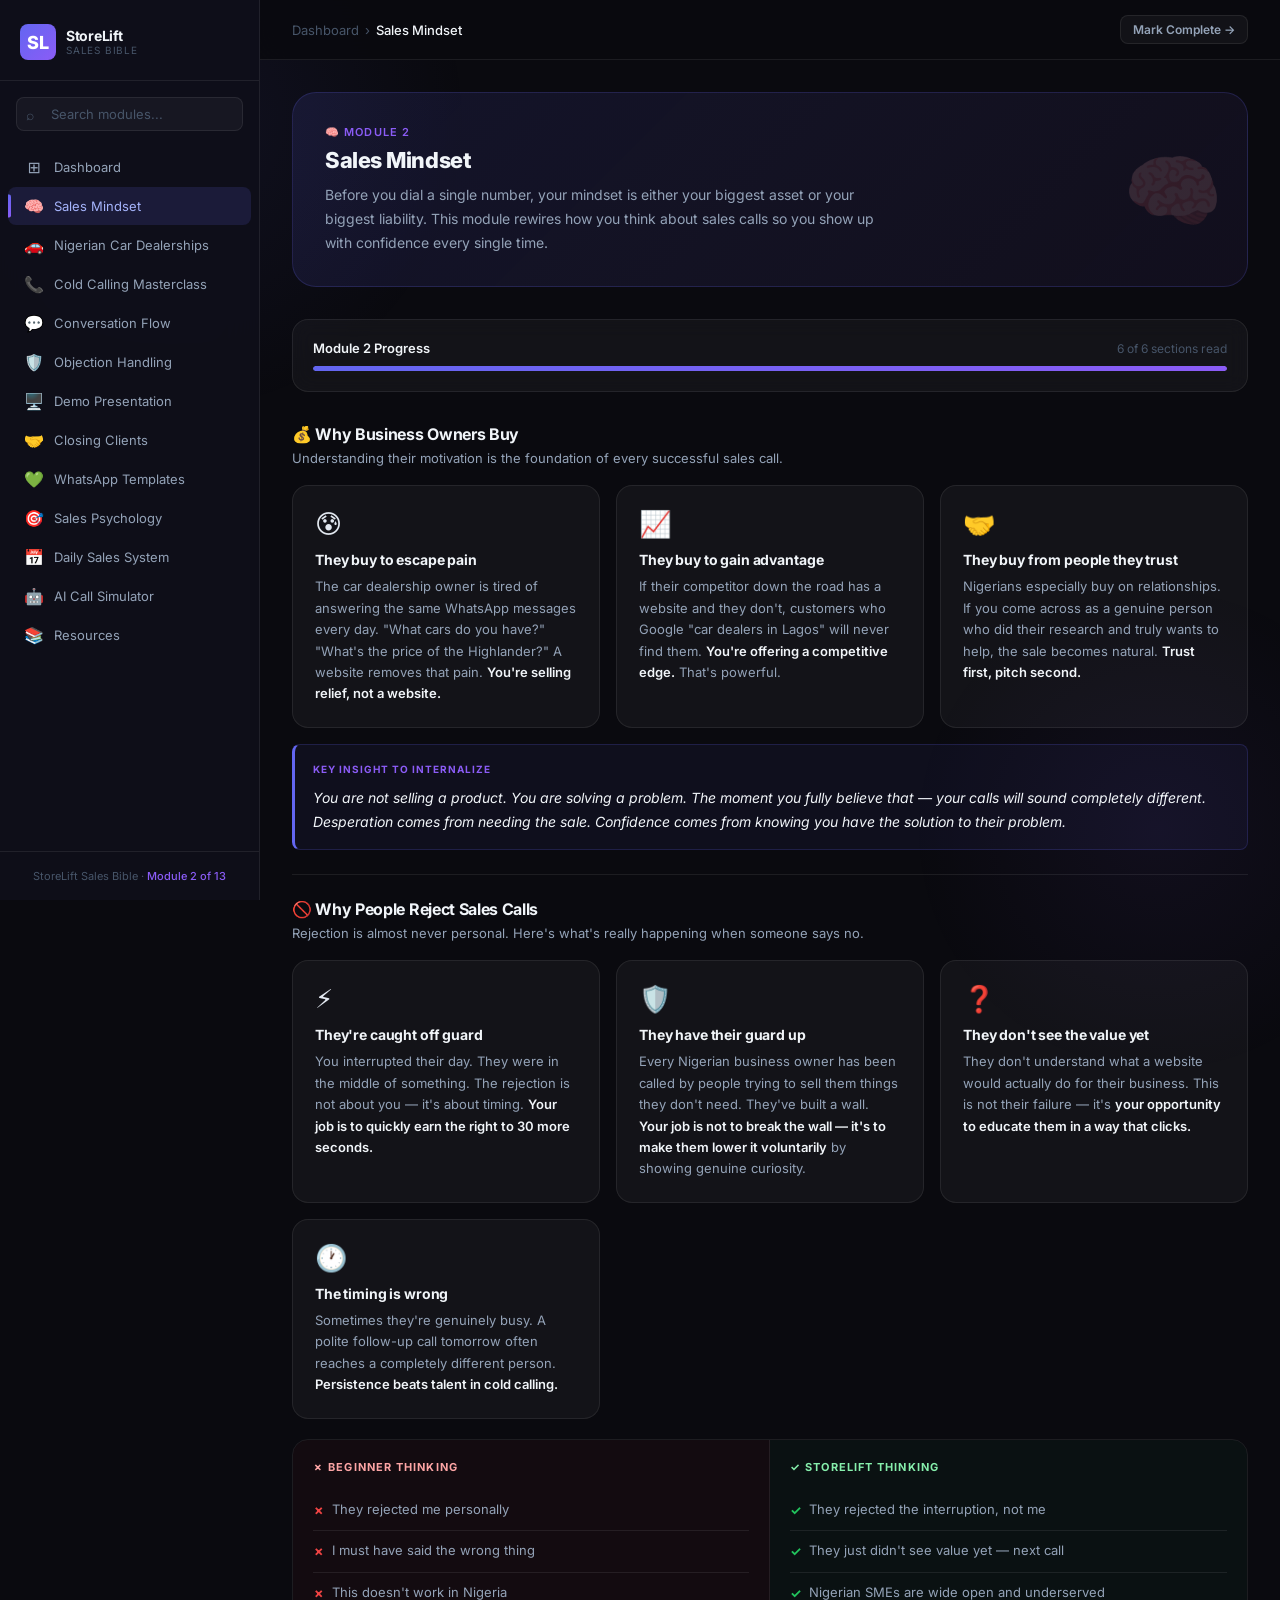
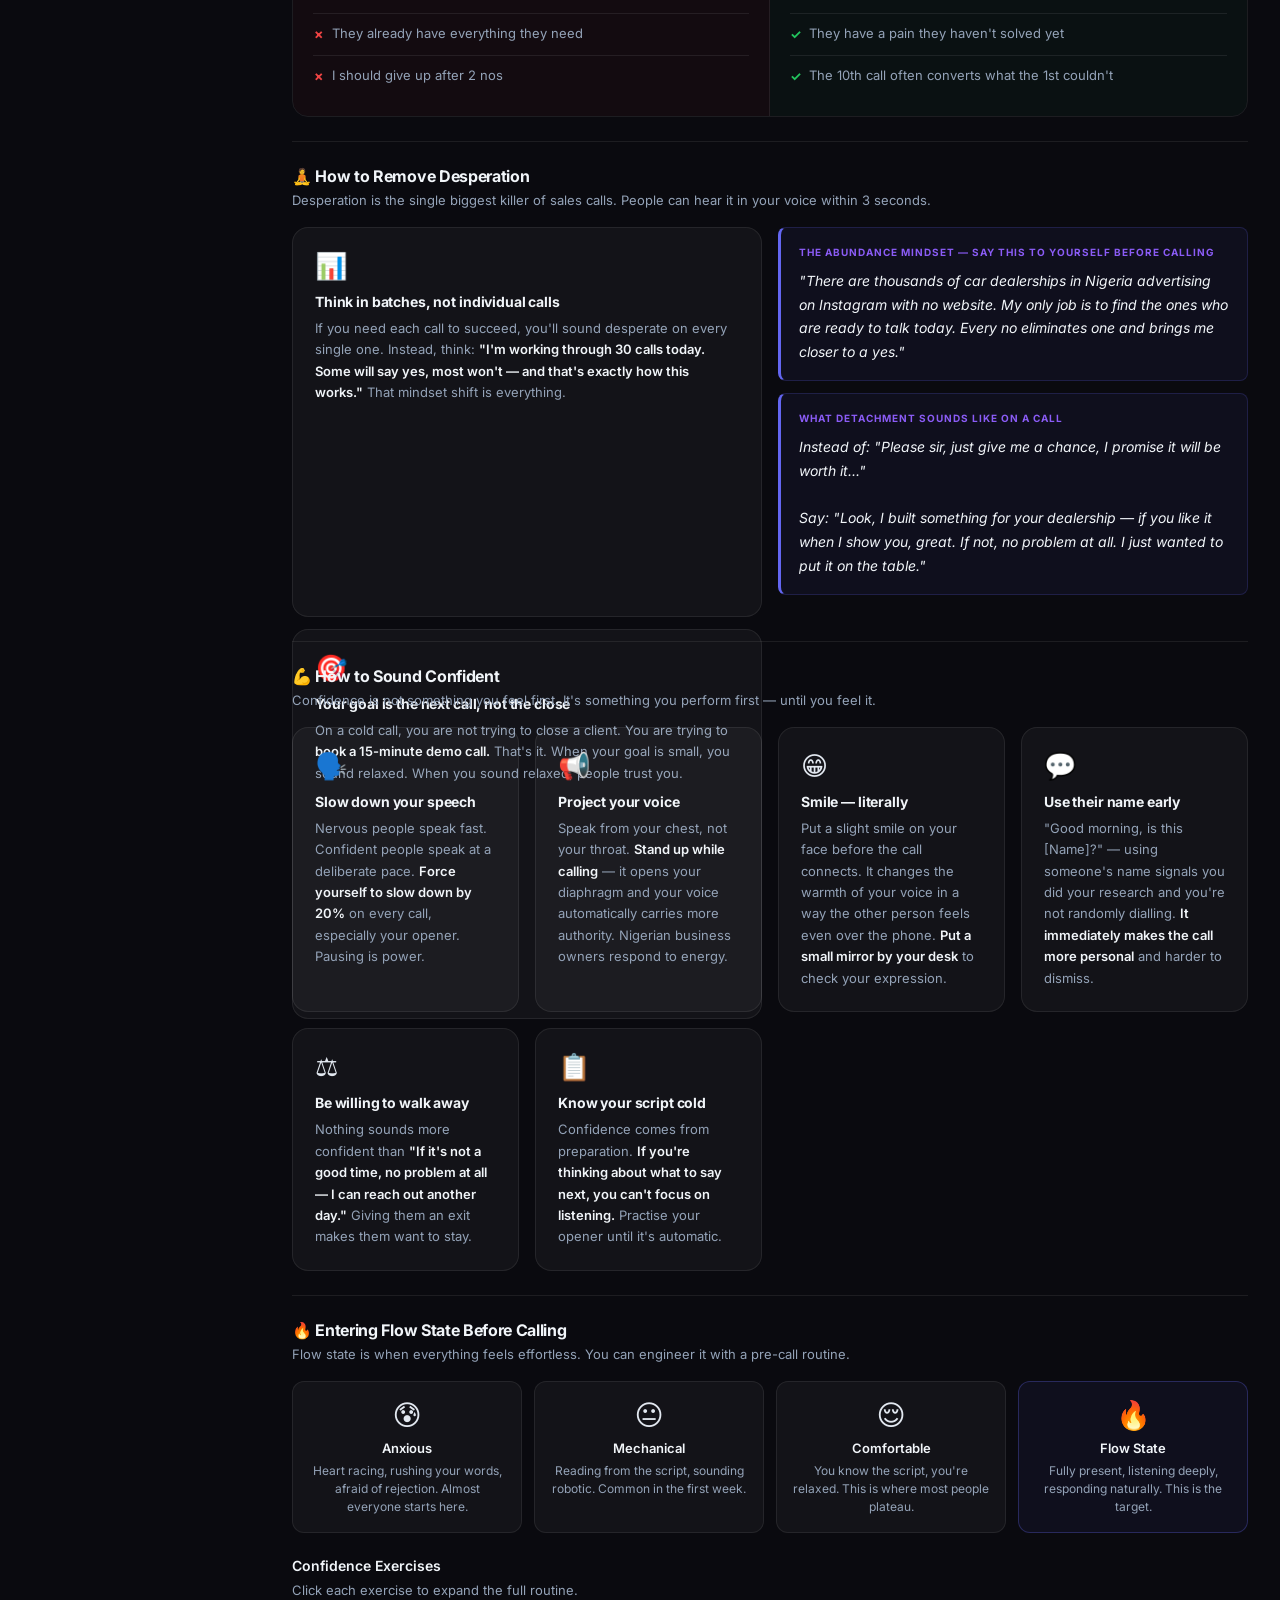
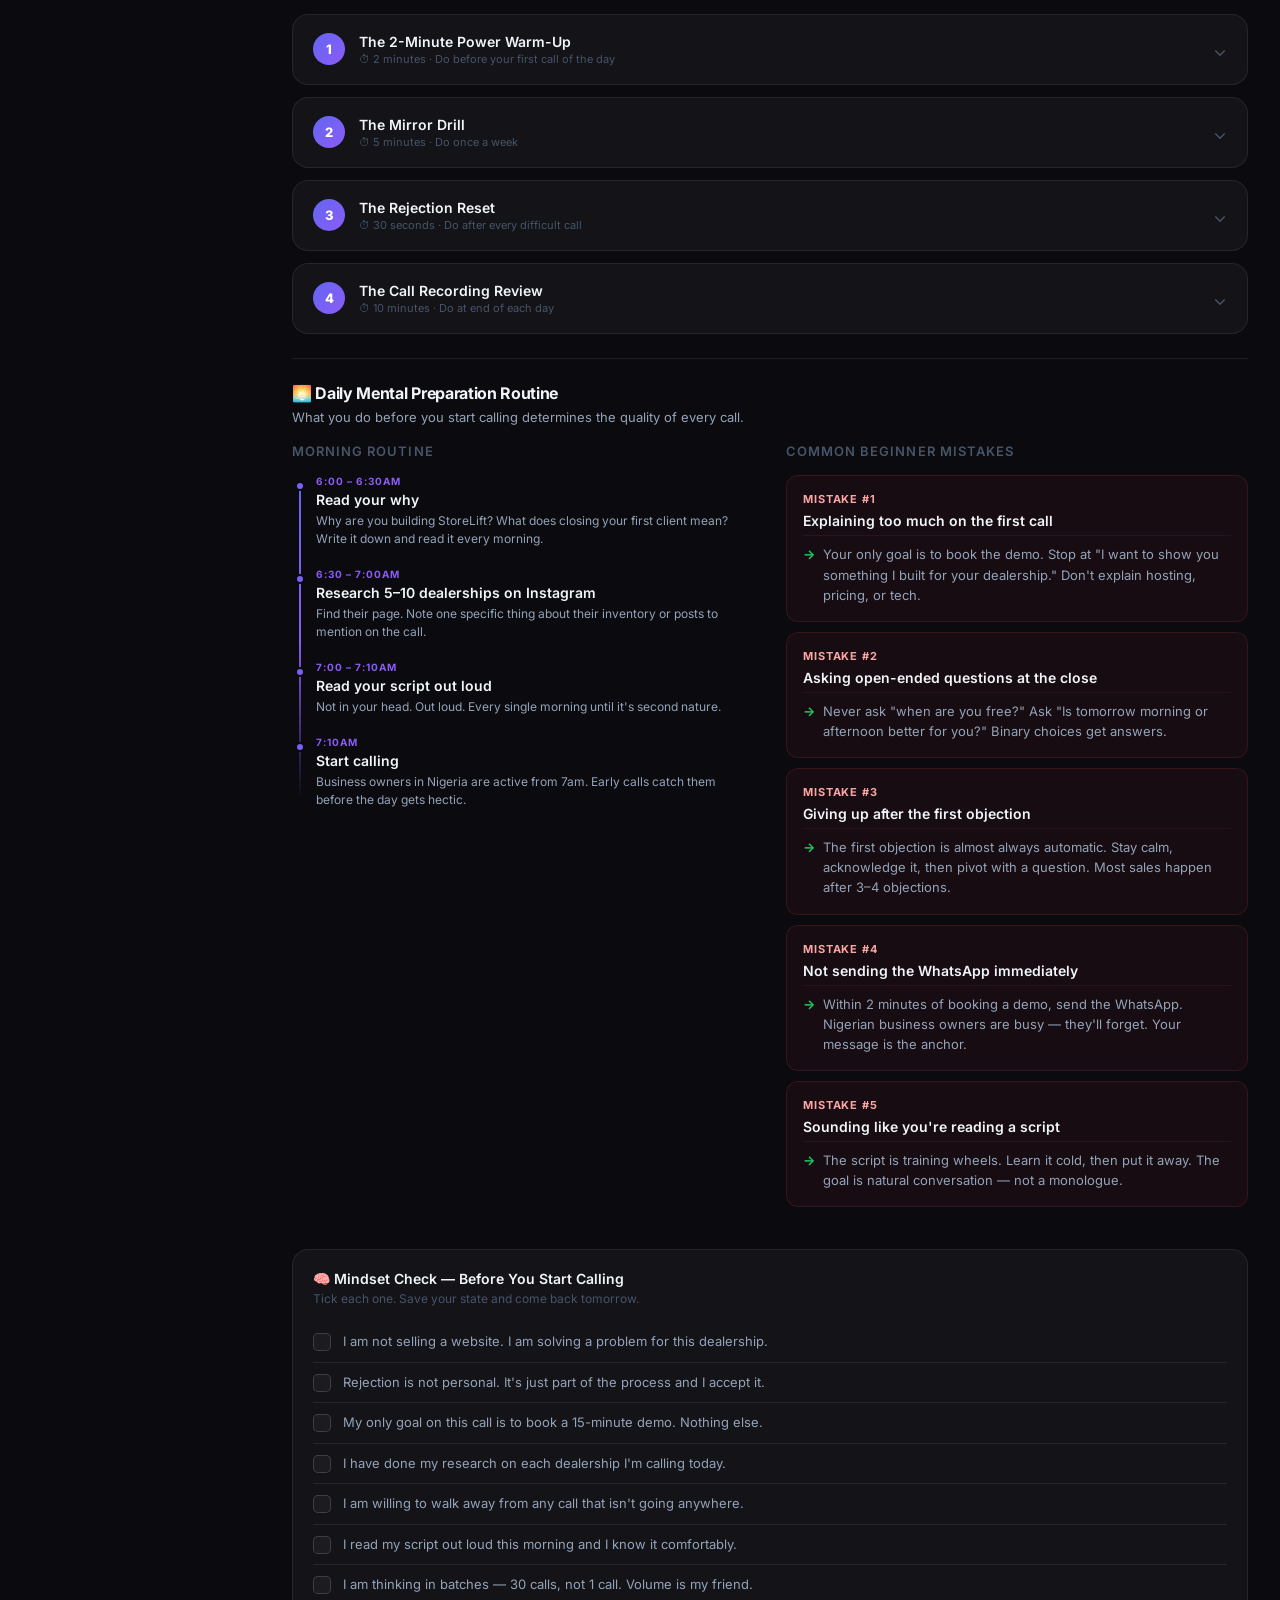
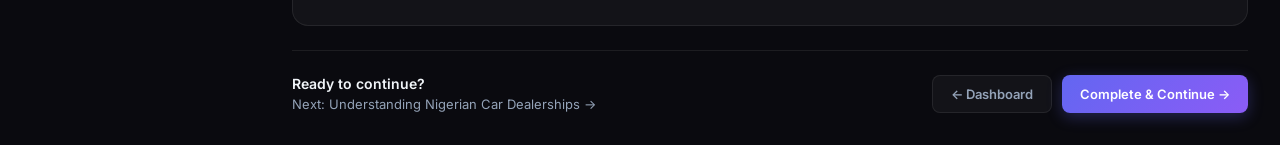
==== mindset.html @ bfc1de43 "Add files via upload" ====
<!DOCTYPE html>
<html lang="en">
<head>
  <meta charset="UTF-8" />
  <meta name="viewport" content="width=device-width, initial-scale=1.0" />
  <title>Sales Mindset · StoreLift Sales Bible</title>
  <link rel="stylesheet" href="css/global.css" />
  <style>
    /* ── Module 2 specific ── */
    .mindset-hero {
      background: linear-gradient(135deg, rgba(99,102,241,0.12), rgba(139,92,246,0.06));
      border: 1px solid rgba(99,102,241,0.2);
      border-radius: var(--radius-xl);
      padding: 32px;
      margin-bottom: 32px;
      position: relative;
      overflow: hidden;
    }
    .mindset-hero::after {
      content: '🧠';
      position: absolute;
      right: 24px;
      top: 50%;
      transform: translateY(-50%);
      font-size: 80px;
      opacity: 0.15;
    }
    .mindset-hero h2 {
      font-size: 22px;
      font-weight: 800;
      color: var(--text-primary);
      margin-bottom: 10px;
      letter-spacing: -0.02em;
    }
    .mindset-hero p {
      font-size: 14px;
      color: var(--text-secondary);
      line-height: 1.7;
      max-width: 560px;
    }

    /* Insight cards */
    .insight-card {
      background: var(--bg-card);
      border: 1px solid var(--border);
      border-radius: var(--radius-lg);
      padding: 22px;
      transition: all var(--transition);
      height: 100%;
    }
    .insight-card:hover {
      background: var(--bg-card-hover);
      border-color: var(--border-strong);
      transform: translateY(-2px);
    }
    .insight-icon {
      font-size: 26px;
      margin-bottom: 12px;
      display: block;
    }
    .insight-title {
      font-size: 14px;
      font-weight: 700;
      color: var(--text-primary);
      margin-bottom: 8px;
      letter-spacing: -0.01em;
    }
    .insight-body {
      font-size: 13px;
      color: var(--text-secondary);
      line-height: 1.65;
    }
    .insight-body strong {
      color: var(--text-primary);
      font-weight: 600;
    }

    /* Truth vs myth */
    .truth-grid {
      display: grid;
      grid-template-columns: 1fr 1fr;
      gap: 0;
      border: 1px solid var(--border);
      border-radius: var(--radius-lg);
      overflow: hidden;
    }
    .truth-col { padding: 20px; }
    .truth-col.myth { background: rgba(239,68,68,0.04); border-right: 1px solid var(--border); }
    .truth-col.truth { background: rgba(34,197,94,0.04); }
    .truth-col-header {
      font-size: 11px;
      font-weight: 700;
      text-transform: uppercase;
      letter-spacing: 0.1em;
      margin-bottom: 16px;
      display: flex;
      align-items: center;
      gap: 6px;
    }
    .myth .truth-col-header { color: #fca5a5; }
    .truth .truth-col-header { color: #86efac; }
    .truth-item {
      font-size: 13px;
      color: var(--text-secondary);
      line-height: 1.5;
      padding: 10px 0;
      border-bottom: 1px solid var(--border);
      display: flex;
      gap: 8px;
      align-items: flex-start;
    }
    .truth-item:last-child { border-bottom: none; }
    .myth .truth-item::before { content: '✗'; color: #ef4444; font-weight: 700; flex-shrink: 0; margin-top: 1px; }
    .truth .truth-item::before { content: '✓'; color: #22c55e; font-weight: 700; flex-shrink: 0; margin-top: 1px; }

    /* Exercise cards */
    .exercise-card {
      background: var(--bg-card);
      border: 1px solid var(--border);
      border-radius: var(--radius-lg);
      overflow: hidden;
      margin-bottom: 12px;
    }
    .exercise-header {
      display: flex;
      align-items: center;
      gap: 14px;
      padding: 18px 20px;
      cursor: pointer;
      transition: background var(--transition);
    }
    .exercise-header:hover { background: var(--bg-card-hover); }
    .exercise-num {
      width: 32px;
      height: 32px;
      background: var(--brand-grad);
      border-radius: 50%;
      display: flex;
      align-items: center;
      justify-content: center;
      font-size: 13px;
      font-weight: 800;
      color: white;
      flex-shrink: 0;
    }
    .exercise-meta { flex: 1; }
    .exercise-name {
      font-size: 14px;
      font-weight: 600;
      color: var(--text-primary);
      margin-bottom: 2px;
    }
    .exercise-duration {
      font-size: 11px;
      color: var(--text-muted);
    }
    .exercise-toggle {
      font-size: 18px;
      color: var(--text-muted);
      transition: transform var(--transition);
    }
    .exercise-card.open .exercise-toggle { transform: rotate(180deg); }
    .exercise-body {
      max-height: 0;
      overflow: hidden;
      transition: max-height 0.35s ease;
    }
    .exercise-card.open .exercise-body { max-height: 600px; }
    .exercise-body-inner {
      padding: 4px 20px 20px;
      border-top: 1px solid var(--border);
    }
    .exercise-step {
      display: flex;
      gap: 12px;
      padding: 10px 0;
      border-bottom: 1px solid rgba(255,255,255,0.04);
      font-size: 13px;
      color: var(--text-secondary);
      line-height: 1.55;
    }
    .exercise-step:last-child { border-bottom: none; }
    .step-num {
      width: 20px;
      height: 20px;
      border: 1px solid var(--border-strong);
      border-radius: 50%;
      display: flex;
      align-items: center;
      justify-content: center;
      font-size: 10px;
      font-weight: 700;
      color: var(--text-muted);
      flex-shrink: 0;
      margin-top: 1px;
    }

    /* Routine timeline */
    .routine-timeline { position: relative; padding-left: 24px; }
    .routine-timeline::before {
      content: '';
      position: absolute;
      left: 7px;
      top: 8px;
      bottom: 8px;
      width: 2px;
      background: linear-gradient(to bottom, var(--brand-from), var(--brand-to), transparent);
      border-radius: 1px;
    }
    .routine-item {
      position: relative;
      margin-bottom: 20px;
    }
    .routine-item::before {
      content: '';
      position: absolute;
      left: -21px;
      top: 6px;
      width: 10px;
      height: 10px;
      border-radius: 50%;
      background: var(--brand-grad);
      border: 2px solid var(--bg-base);
    }
    .routine-time {
      font-size: 10px;
      font-weight: 700;
      text-transform: uppercase;
      letter-spacing: 0.1em;
      color: var(--purple);
      margin-bottom: 4px;
    }
    .routine-action {
      font-size: 14px;
      font-weight: 600;
      color: var(--text-primary);
      margin-bottom: 4px;
    }
    .routine-why {
      font-size: 12px;
      color: var(--text-secondary);
      line-height: 1.5;
    }

    /* Mistake cards */
    .mistake-card {
      background: rgba(239,68,68,0.05);
      border: 1px solid rgba(239,68,68,0.15);
      border-radius: var(--radius-md);
      padding: 16px;
      margin-bottom: 10px;
    }
    .mistake-label {
      font-size: 11px;
      font-weight: 700;
      text-transform: uppercase;
      letter-spacing: 0.08em;
      color: #fca5a5;
      margin-bottom: 6px;
    }
    .mistake-title {
      font-size: 14px;
      font-weight: 600;
      color: var(--text-primary);
      margin-bottom: 6px;
    }
    .mistake-fix {
      font-size: 13px;
      color: var(--text-secondary);
      line-height: 1.55;
      padding-top: 8px;
      border-top: 1px solid rgba(239,68,68,0.1);
      display: flex;
      gap: 8px;
    }
    .mistake-fix::before { content: '→'; color: var(--green); font-weight: 700; flex-shrink: 0; }

    /* Flow state */
    .flow-states {
      display: grid;
      grid-template-columns: repeat(auto-fit, minmax(200px, 1fr));
      gap: 12px;
    }
    .flow-state-card {
      background: var(--bg-card);
      border: 1px solid var(--border);
      border-radius: var(--radius-md);
      padding: 16px;
      text-align: center;
    }
    .flow-state-emoji { font-size: 28px; margin-bottom: 8px; display: block; }
    .flow-state-name {
      font-size: 13px;
      font-weight: 600;
      color: var(--text-primary);
      margin-bottom: 6px;
    }
    .flow-state-desc {
      font-size: 12px;
      color: var(--text-secondary);
      line-height: 1.5;
    }

    @media (max-width: 640px) {
      .truth-grid { grid-template-columns: 1fr; }
      .truth-col.myth { border-right: none; border-bottom: 1px solid var(--border); }
    }
  </style>
</head>
<body>

<div class="sidebar-overlay"></div>

<div class="app-layout">

  <!-- ── SIDEBAR ── -->
  <aside class="sidebar">
    <div class="sidebar-logo">
      <div class="logo-mark">
        <div class="logo-icon">SL</div>
        <div class="logo-text">
          <div class="logo-name">StoreLift</div>
          <div class="logo-sub">Sales Bible</div>
        </div>
      </div>
    </div>
    <div class="sidebar-search">
      <div class="search-wrap">
        <span class="search-icon">⌕</span>
        <input type="text" id="sidebar-search" placeholder="Search modules..." />
      </div>
    </div>
    <nav class="sidebar-nav" id="sidebar-nav"></nav>
    <div class="sidebar-footer">
      <div class="sidebar-footer-info">StoreLift Sales Bible · <span>Module 2 of 13</span></div>
    </div>
  </aside>

  <!-- ── MAIN ── -->
  <main class="main-content">
    <header class="topbar">
      <div class="topbar-left">
        <button class="hamburger"><span></span><span></span><span></span></button>
        <div class="topbar-breadcrumb">
          <a href="index.html" style="color:var(--text-muted);text-decoration:none;">Dashboard</a>
          <span>›</span>
          <span class="current">Sales Mindset</span>
        </div>
      </div>
      <div class="topbar-right">
        <button class="btn btn-ghost btn-sm" onclick="markModuleComplete('mindset');showToast('Module 2 marked complete ✓');setTimeout(()=>location.href='dealerships.html',1200);">
          Mark Complete →
        </button>
      </div>
    </header>

    <div class="page-content">

      <!-- Hero -->
      <div class="mindset-hero animate-in">
        <div class="page-eyebrow">🧠 Module 2</div>
        <h2>Sales Mindset</h2>
        <p>Before you dial a single number, your mindset is either your biggest asset or your biggest liability. This module rewires how you think about sales calls so you show up with confidence every single time.</p>
      </div>

      <!-- Progress tracker for this module -->
      <div class="glass-card animate-in-delay-1" style="padding:20px;margin-bottom:32px;">
        <div style="display:flex;align-items:center;justify-content:space-between;margin-bottom:10px;">
          <div style="font-size:13px;font-weight:600;color:var(--text-primary);">Module 2 Progress</div>
          <div style="font-size:12px;color:var(--text-muted);" id="section-count">0 of 6 sections read</div>
        </div>
        <div class="progress-track">
          <div class="progress-fill" id="module-progress-fill" style="width:0%"></div>
        </div>
      </div>

      <!-- ─── SECTION 1: WHY BUYERS BUY ─── -->
      <div class="section animate-in-delay-1" id="sec-why-buy" data-section="1">
        <div class="section-title">💰 Why Business Owners Buy</div>
        <div class="section-desc">Understanding their motivation is the foundation of every successful sales call.</div>

        <div class="grid-3" style="margin-bottom:16px;">
          <div class="insight-card">
            <span class="insight-icon">😰</span>
            <div class="insight-title">They buy to escape pain</div>
            <div class="insight-body">The car dealership owner is tired of answering the same WhatsApp messages every day. "What cars do you have?" "What's the price of the Highlander?" A website removes that pain. <strong>You're selling relief, not a website.</strong></div>
          </div>
          <div class="insight-card">
            <span class="insight-icon">📈</span>
            <div class="insight-title">They buy to gain advantage</div>
            <div class="insight-body">If their competitor down the road has a website and they don't, customers who Google "car dealers in Lagos" will never find them. <strong>You're offering a competitive edge.</strong> That's powerful.</div>
          </div>
          <div class="insight-card">
            <span class="insight-icon">🤝</span>
            <div class="insight-title">They buy from people they trust</div>
            <div class="insight-body">Nigerians especially buy on relationships. If you come across as a genuine person who did their research and truly wants to help, the sale becomes natural. <strong>Trust first, pitch second.</strong></div>
          </div>
        </div>

        <div class="script-block">
          <span class="script-label">Key insight to internalize</span>
          You are not selling a product. You are solving a problem. The moment you fully believe that — your calls will sound completely different. Desperation comes from needing the sale. Confidence comes from knowing you have the solution to their problem.
        </div>
      </div>

      <div class="divider"></div>

      <!-- ─── SECTION 2: WHY PEOPLE REJECT ─── -->
      <div class="section animate-in" id="sec-rejection" data-section="2">
        <div class="section-title">🚫 Why People Reject Sales Calls</div>
        <div class="section-desc">Rejection is almost never personal. Here's what's really happening when someone says no.</div>

        <div class="grid-2" style="margin-bottom:20px;">
          <div class="insight-card">
            <span class="insight-icon">⚡</span>
            <div class="insight-title">They're caught off guard</div>
            <div class="insight-body">You interrupted their day. They were in the middle of something. The rejection is not about you — it's about timing. <strong>Your job is to quickly earn the right to 30 more seconds.</strong></div>
          </div>
          <div class="insight-card">
            <span class="insight-icon">🛡️</span>
            <div class="insight-title">They have their guard up</div>
            <div class="insight-body">Every Nigerian business owner has been called by people trying to sell them things they don't need. They've built a wall. <strong>Your job is not to break the wall — it's to make them lower it voluntarily</strong> by showing genuine curiosity.</div>
          </div>
          <div class="insight-card">
            <span class="insight-icon">❓</span>
            <div class="insight-title">They don't see the value yet</div>
            <div class="insight-body">They don't understand what a website would actually do for their business. This is not their failure — it's <strong>your opportunity to educate them in a way that clicks.</strong></div>
          </div>
          <div class="insight-card">
            <span class="insight-icon">🕐</span>
            <div class="insight-title">The timing is wrong</div>
            <div class="insight-body">Sometimes they're genuinely busy. A polite follow-up call tomorrow often reaches a completely different person. <strong>Persistence beats talent in cold calling.</strong></div>
          </div>
        </div>

        <div class="truth-grid">
          <div class="truth-col myth">
            <div class="truth-col-header">✗ Beginner thinking</div>
            <div class="truth-item">They rejected me personally</div>
            <div class="truth-item">I must have said the wrong thing</div>
            <div class="truth-item">This doesn't work in Nigeria</div>
            <div class="truth-item">They already have everything they need</div>
            <div class="truth-item">I should give up after 2 nos</div>
          </div>
          <div class="truth-col truth">
            <div class="truth-col-header">✓ StoreLift thinking</div>
            <div class="truth-item">They rejected the interruption, not me</div>
            <div class="truth-item">They just didn't see value yet — next call</div>
            <div class="truth-item">Nigerian SMEs are wide open and underserved</div>
            <div class="truth-item">They have a pain they haven't solved yet</div>
            <div class="truth-item">The 10th call often converts what the 1st couldn't</div>
          </div>
        </div>
      </div>

      <div class="divider"></div>

      <!-- ─── SECTION 3: REMOVE DESPERATION ─── -->
      <div class="section animate-in" id="sec-desperation" data-section="3">
        <div class="section-title">🧘 How to Remove Desperation</div>
        <div class="section-desc">Desperation is the single biggest killer of sales calls. People can hear it in your voice within 3 seconds.</div>

        <div class="grid-2" style="margin-bottom:20px;">
          <div>
            <div class="insight-card" style="margin-bottom:12px;">
              <span class="insight-icon">📊</span>
              <div class="insight-title">Think in batches, not individual calls</div>
              <div class="insight-body">If you need each call to succeed, you'll sound desperate on every single one. Instead, think: <strong>"I'm working through 30 calls today. Some will say yes, most won't — and that's exactly how this works."</strong> That mindset shift is everything.</div>
            </div>
            <div class="insight-card">
              <span class="insight-icon">🎯</span>
              <div class="insight-title">Your goal is the next call, not the close</div>
              <div class="insight-body">On a cold call, you are not trying to close a client. You are trying to <strong>book a 15-minute demo call.</strong> That's it. When your goal is small, you sound relaxed. When you sound relaxed, people trust you.</div>
            </div>
          </div>
          <div>
            <div class="script-block" style="margin-bottom:12px;">
              <span class="script-label">The abundance mindset — say this to yourself before calling</span>
              "There are thousands of car dealerships in Nigeria advertising on Instagram with no website. My only job is to find the ones who are ready to talk today. Every no eliminates one and brings me closer to a yes."
            </div>
            <div class="script-block">
              <span class="script-label">What detachment sounds like on a call</span>
              Instead of: "Please sir, just give me a chance, I promise it will be worth it..."<br/><br/>
              Say: "Look, I built something for your dealership — if you like it when I show you, great. If not, no problem at all. I just wanted to put it on the table."
            </div>
          </div>
        </div>
      </div>

      <div class="divider"></div>

      <!-- ─── SECTION 4: CONFIDENCE ─── -->
      <div class="section animate-in" id="sec-confidence" data-section="4">
        <div class="section-title">💪 How to Sound Confident</div>
        <div class="section-desc">Confidence is not something you feel first. It's something you perform first — until you feel it.</div>

        <div class="grid-3" style="margin-bottom:20px;">
          <div class="insight-card">
            <span class="insight-icon">🗣️</span>
            <div class="insight-title">Slow down your speech</div>
            <div class="insight-body">Nervous people speak fast. Confident people speak at a deliberate pace. <strong>Force yourself to slow down by 20%</strong> on every call, especially your opener. Pausing is power.</div>
          </div>
          <div class="insight-card">
            <span class="insight-icon">📢</span>
            <div class="insight-title">Project your voice</div>
            <div class="insight-body">Speak from your chest, not your throat. <strong>Stand up while calling</strong> — it opens your diaphragm and your voice automatically carries more authority. Nigerian business owners respond to energy.</div>
          </div>
          <div class="insight-card">
            <span class="insight-icon">😁</span>
            <div class="insight-title">Smile — literally</div>
            <div class="insight-body">Put a slight smile on your face before the call connects. It changes the warmth of your voice in a way the other person feels even over the phone. <strong>Put a small mirror by your desk</strong> to check your expression.</div>
          </div>
          <div class="insight-card">
            <span class="insight-icon">💬</span>
            <div class="insight-title">Use their name early</div>
            <div class="insight-body">"Good morning, is this [Name]?" — using someone's name signals you did your research and you're not randomly dialling. <strong>It immediately makes the call more personal</strong> and harder to dismiss.</div>
          </div>
          <div class="insight-card">
            <span class="insight-icon">⚖️</span>
            <div class="insight-title">Be willing to walk away</div>
            <div class="insight-body">Nothing sounds more confident than <strong>"If it's not a good time, no problem at all — I can reach out another day."</strong> Giving them an exit makes them want to stay.</div>
          </div>
          <div class="insight-card">
            <span class="insight-icon">📋</span>
            <div class="insight-title">Know your script cold</div>
            <div class="insight-body">Confidence comes from preparation. <strong>If you're thinking about what to say next, you can't focus on listening.</strong> Practise your opener until it's automatic.</div>
          </div>
        </div>
      </div>

      <div class="divider"></div>

      <!-- ─── SECTION 5: FLOW STATE + EXERCISES ─── -->
      <div class="section animate-in" id="sec-flow" data-section="5">
        <div class="section-title">🔥 Entering Flow State Before Calling</div>
        <div class="section-desc">Flow state is when everything feels effortless. You can engineer it with a pre-call routine.</div>

        <div class="flow-states" style="margin-bottom:24px;">
          <div class="flow-state-card">
            <span class="flow-state-emoji">😰</span>
            <div class="flow-state-name">Anxious</div>
            <div class="flow-state-desc">Heart racing, rushing your words, afraid of rejection. Almost everyone starts here.</div>
          </div>
          <div class="flow-state-card">
            <span class="flow-state-emoji">😐</span>
            <div class="flow-state-name">Mechanical</div>
            <div class="flow-state-desc">Reading from the script, sounding robotic. Common in the first week.</div>
          </div>
          <div class="flow-state-card">
            <span class="flow-state-emoji">😌</span>
            <div class="flow-state-name">Comfortable</div>
            <div class="flow-state-desc">You know the script, you're relaxed. This is where most people plateau.</div>
          </div>
          <div class="flow-state-card" style="border-color:rgba(99,102,241,0.3);background:rgba(99,102,241,0.06);">
            <span class="flow-state-emoji">🔥</span>
            <div class="flow-state-name">Flow State</div>
            <div class="flow-state-desc">Fully present, listening deeply, responding naturally. This is the target.</div>
          </div>
        </div>

        <div style="margin-bottom:8px;font-size:14px;font-weight:600;color:var(--text-primary);">Confidence Exercises</div>
        <div style="margin-bottom:16px;font-size:13px;color:var(--text-secondary);">Click each exercise to expand the full routine.</div>

        <div class="exercise-card" id="ex1">
          <div class="exercise-header" onclick="toggleExercise('ex1')">
            <div class="exercise-num">1</div>
            <div class="exercise-meta">
              <div class="exercise-name">The 2-Minute Power Warm-Up</div>
              <div class="exercise-duration">⏱ 2 minutes · Do before your first call of the day</div>
            </div>
            <span class="exercise-toggle">⌄</span>
          </div>
          <div class="exercise-body">
            <div class="exercise-body-inner">
              <div class="exercise-step"><span class="step-num">1</span>Stand up straight. Shoulders back. Chin up.</div>
              <div class="exercise-step"><span class="step-num">2</span>Take 3 slow, deep breaths — in for 4 counts, hold for 4, out for 6.</div>
              <div class="exercise-step"><span class="step-num">3</span>Say your opener out loud — not in your head. Hear your own voice say the words confidently.</div>
              <div class="exercise-step"><span class="step-num">4</span>Smile. Put that smile on before the call connects and keep it there.</div>
              <div class="exercise-step"><span class="step-num">5</span>Dial.</div>
            </div>
          </div>
        </div>

        <div class="exercise-card" id="ex2">
          <div class="exercise-header" onclick="toggleExercise('ex2')">
            <div class="exercise-num">2</div>
            <div class="exercise-meta">
              <div class="exercise-name">The Mirror Drill</div>
              <div class="exercise-duration">⏱ 5 minutes · Do once a week</div>
            </div>
            <span class="exercise-toggle">⌄</span>
          </div>
          <div class="exercise-body">
            <div class="exercise-body-inner">
              <div class="exercise-step"><span class="step-num">1</span>Stand in front of a mirror.</div>
              <div class="exercise-step"><span class="step-num">2</span>Deliver your full cold call script — opener, offer, close — out loud.</div>
              <div class="exercise-step"><span class="step-num">3</span>Watch your facial expressions. Are you frowning? Tensing up?</div>
              <div class="exercise-step"><span class="step-num">4</span>Practise maintaining a relaxed, confident expression even when you say the hard parts.</div>
              <div class="exercise-step"><span class="step-num">5</span>Do this until the script feels as natural as a normal conversation.</div>
            </div>
          </div>
        </div>

        <div class="exercise-card" id="ex3">
          <div class="exercise-header" onclick="toggleExercise('ex3')">
            <div class="exercise-num">3</div>
            <div class="exercise-meta">
              <div class="exercise-name">The Rejection Reset</div>
              <div class="exercise-duration">⏱ 30 seconds · Do after every difficult call</div>
            </div>
            <span class="exercise-toggle">⌄</span>
          </div>
          <div class="exercise-body">
            <div class="exercise-body-inner">
              <div class="exercise-step"><span class="step-num">1</span>After a rude rejection or a tough call, pause. Don't immediately dial again.</div>
              <div class="exercise-step"><span class="step-num">2</span>Say out loud: "That was one call. It doesn't define the next one."</div>
              <div class="exercise-step"><span class="step-num">3</span>Take one deep breath.</div>
              <div class="exercise-step"><span class="step-num">4</span>Make a note of what happened — not to dwell on it, but to learn from it.</div>
              <div class="exercise-step"><span class="step-num">5</span>Dial the next number with a clean slate.</div>
            </div>
          </div>
        </div>

        <div class="exercise-card" id="ex4">
          <div class="exercise-header" onclick="toggleExercise('ex4')">
            <div class="exercise-num">4</div>
            <div class="exercise-meta">
              <div class="exercise-name">The Call Recording Review</div>
              <div class="exercise-duration">⏱ 10 minutes · Do at end of each day</div>
            </div>
            <span class="exercise-toggle">⌄</span>
          </div>
          <div class="exercise-body">
            <div class="exercise-body-inner">
              <div class="exercise-step"><span class="step-num">1</span>Record your calls using your phone's built-in recorder or a call recorder app.</div>
              <div class="exercise-step"><span class="step-num">2</span>Pick 3 calls from today — one good, one average, one where you felt you lost them.</div>
              <div class="exercise-step"><span class="step-num">3</span>Listen back. Notice: did you rush? Did you sound apologetic? Did you get interrupted and lose your train of thought?</div>
              <div class="exercise-step"><span class="step-num">4</span>Write down one specific thing to improve tomorrow.</div>
              <div class="exercise-step"><span class="step-num">5</span>This single habit separates good salespeople from great ones.</div>
            </div>
          </div>
        </div>
      </div>

      <div class="divider"></div>

      <!-- ─── SECTION 6: DAILY ROUTINE + MISTAKES ─── -->
      <div class="section animate-in" id="sec-routine" data-section="6">
        <div class="section-title">🌅 Daily Mental Preparation Routine</div>
        <div class="section-desc">What you do before you start calling determines the quality of every call.</div>

        <div class="grid-2" style="gap:32px;margin-bottom:32px;">
          <div>
            <div style="font-size:13px;font-weight:600;color:var(--text-muted);text-transform:uppercase;letter-spacing:0.08em;margin-bottom:16px;">Morning Routine</div>
            <div class="routine-timeline">
              <div class="routine-item">
                <div class="routine-time">6:00 – 6:30am</div>
                <div class="routine-action">Read your why</div>
                <div class="routine-why">Why are you building StoreLift? What does closing your first client mean? Write it down and read it every morning.</div>
              </div>
              <div class="routine-item">
                <div class="routine-time">6:30 – 7:00am</div>
                <div class="routine-action">Research 5–10 dealerships on Instagram</div>
                <div class="routine-why">Find their page. Note one specific thing about their inventory or posts to mention on the call.</div>
              </div>
              <div class="routine-item">
                <div class="routine-time">7:00 – 7:10am</div>
                <div class="routine-action">Read your script out loud</div>
                <div class="routine-why">Not in your head. Out loud. Every single morning until it's second nature.</div>
              </div>
              <div class="routine-item">
                <div class="routine-time">7:10am</div>
                <div class="routine-action">Start calling</div>
                <div class="routine-why">Business owners in Nigeria are active from 7am. Early calls catch them before the day gets hectic.</div>
              </div>
            </div>
          </div>

          <div>
            <div style="font-size:13px;font-weight:600;color:var(--text-muted);text-transform:uppercase;letter-spacing:0.08em;margin-bottom:16px;">Common Beginner Mistakes</div>

            <div class="mistake-card">
              <div class="mistake-label">Mistake #1</div>
              <div class="mistake-title">Explaining too much on the first call</div>
              <div class="mistake-fix">Your only goal is to book the demo. Stop at "I want to show you something I built for your dealership." Don't explain hosting, pricing, or tech.</div>
            </div>

            <div class="mistake-card">
              <div class="mistake-label">Mistake #2</div>
              <div class="mistake-title">Asking open-ended questions at the close</div>
              <div class="mistake-fix">Never ask "when are you free?" Ask "Is tomorrow morning or afternoon better for you?" Binary choices get answers.</div>
            </div>

            <div class="mistake-card">
              <div class="mistake-label">Mistake #3</div>
              <div class="mistake-title">Giving up after the first objection</div>
              <div class="mistake-fix">The first objection is almost always automatic. Stay calm, acknowledge it, then pivot with a question. Most sales happen after 3–4 objections.</div>
            </div>

            <div class="mistake-card">
              <div class="mistake-label">Mistake #4</div>
              <div class="mistake-title">Not sending the WhatsApp immediately</div>
              <div class="mistake-fix">Within 2 minutes of booking a demo, send the WhatsApp. Nigerian business owners are busy — they'll forget. Your message is the anchor.</div>
            </div>

            <div class="mistake-card">
              <div class="mistake-label">Mistake #5</div>
              <div class="mistake-title">Sounding like you're reading a script</div>
              <div class="mistake-fix">The script is training wheels. Learn it cold, then put it away. The goal is natural conversation — not a monologue.</div>
            </div>
          </div>
        </div>

        <!-- Interactive mindset checklist -->
        <div style="background:var(--bg-card);border:1px solid var(--border);border-radius:var(--radius-lg);padding:20px;">
          <div style="font-size:14px;font-weight:600;color:var(--text-primary);margin-bottom:4px;">🧠 Mindset Check — Before You Start Calling</div>
          <div style="font-size:12px;color:var(--text-muted);margin-bottom:16px;">Tick each one. Save your state and come back tomorrow.</div>
          <div data-checklist="mindset-check">
            <div class="check-item" data-item="m1"><div class="check-box"></div><span class="check-text">I am not selling a website. I am solving a problem for this dealership.</span></div>
            <div class="check-item" data-item="m2"><div class="check-box"></div><span class="check-text">Rejection is not personal. It's just part of the process and I accept it.</span></div>
            <div class="check-item" data-item="m3"><div class="check-box"></div><span class="check-text">My only goal on this call is to book a 15-minute demo. Nothing else.</span></div>
            <div class="check-item" data-item="m4"><div class="check-box"></div><span class="check-text">I have done my research on each dealership I'm calling today.</span></div>
            <div class="check-item" data-item="m5"><div class="check-box"></div><span class="check-text">I am willing to walk away from any call that isn't going anywhere.</span></div>
            <div class="check-item" data-item="m6"><div class="check-box"></div><span class="check-text">I read my script out loud this morning and I know it comfortably.</span></div>
            <div class="check-item" data-item="m7"><div class="check-box"></div><span class="check-text">I am thinking in batches — 30 calls, not 1 call. Volume is my friend.</span></div>
          </div>
        </div>
      </div>

      <div class="divider"></div>

      <!-- Complete button -->
      <div style="display:flex;align-items:center;justify-content:space-between;flex-wrap:wrap;gap:12px;" class="animate-in">
        <div>
          <div style="font-size:14px;font-weight:600;color:var(--text-primary);margin-bottom:4px;">Ready to continue?</div>
          <div style="font-size:13px;color:var(--text-secondary);">Next: Understanding Nigerian Car Dealerships →</div>
        </div>
        <div style="display:flex;gap:10px;">
          <a href="index.html" class="btn btn-ghost">← Dashboard</a>
          <button class="btn btn-primary" onclick="completeAndNext()">Complete & Continue →</button>
        </div>
      </div>

    </div><!-- /page-content -->
  </main>
</div>

<div class="toast"></div>

<script src="js/app.js"></script>
<script>
document.addEventListener('DOMContentLoaded', () => {
  initSidebar('mindset');
  initCheckboxes('mindset-check');

  /* Section read tracking */
  const sections = document.querySelectorAll('[data-section]');
  const totalSections = sections.length;
  let readSections = new Set();

  const observer = new IntersectionObserver((entries) => {
    entries.forEach(entry => {
      if (entry.isIntersecting) {
        const id = entry.target.dataset.section;
        readSections.add(id);
        updateModuleProgress();
      }
    });
  }, { threshold: 0.3 });

  sections.forEach(s => observer.observe(s));

  function updateModuleProgress() {
    const pct = Math.round((readSections.size / totalSections) * 100);
    document.getElementById('module-progress-fill').style.width = pct + '%';
    document.getElementById('section-count').textContent = `${readSections.size} of ${totalSections} sections read`;
    setModuleProgress('mindset', pct);
  }

  /* Restore saved progress */
  const saved = getModuleProgress('mindset');
  if (saved > 0) {
    document.getElementById('module-progress-fill').style.width = saved + '%';
  }
});

function toggleExercise(id) {
  const card = document.getElementById(id);
  card.classList.toggle('open');
}

function completeAndNext() {
  markModuleComplete('mindset');
  showToast('Module 2 complete! Moving to Module 3...');
  setTimeout(() => location.href = 'dealerships.html', 1200);
}
</script>
</body>
</html>
---- css/global.css ----
/* ============================================================
   STORELIFT SALES BIBLE — GLOBAL STYLES
   Design System: Dark premium SaaS, glassmorphism, Inter font
   ============================================================ */

@import url('https://fonts.googleapis.com/css2?family=Inter:wght@300;400;500;600;700;800&family=JetBrains+Mono:wght@400;500&display=swap');

/* ─── RESET ─────────────────────────────────────────────── */
*, *::before, *::after { box-sizing: border-box; margin: 0; padding: 0; }
html { font-size: 16px; scroll-behavior: smooth; }
body {
  font-family: 'Inter', system-ui, sans-serif;
  background: #0a0a0f;
  color: #e2e8f0;
  min-height: 100vh;
  overflow-x: hidden;
  -webkit-font-smoothing: antialiased;
}
a { color: inherit; text-decoration: none; }
button { cursor: pointer; font-family: inherit; border: none; background: none; }
ul { list-style: none; }
input, textarea { font-family: inherit; }

/* ─── CSS VARIABLES ──────────────────────────────────────── */
:root {
  /* Colors */
  --bg-base:       #0a0a0f;
  --bg-surface:    #0f0f1a;
  --bg-card:       rgba(255,255,255,0.04);
  --bg-card-hover: rgba(255,255,255,0.07);
  --bg-glass:      rgba(255,255,255,0.05);
  --bg-glass-dark: rgba(0,0,0,0.3);

  --border:        rgba(255,255,255,0.08);
  --border-strong: rgba(255,255,255,0.15);

  --text-primary:   #f1f5f9;
  --text-secondary: #94a3b8;
  --text-muted:     #475569;

  /* Brand gradient */
  --brand-from: #6366f1;
  --brand-to:   #8b5cf6;
  --brand-grad: linear-gradient(135deg, #6366f1, #8b5cf6);

  /* Accent colors */
  --green:  #22c55e;
  --amber:  #f59e0b;
  --red:    #ef4444;
  --blue:   #3b82f6;
  --purple: #8b5cf6;
  --teal:   #14b8a6;

  /* Glow effects */
  --glow-purple: 0 0 40px rgba(99,102,241,0.15);
  --glow-green:  0 0 40px rgba(34,197,94,0.12);

  /* Sidebar */
  --sidebar-w: 260px;

  /* Layout */
  --radius-sm: 8px;
  --radius-md: 12px;
  --radius-lg: 16px;
  --radius-xl: 24px;

  /* Transitions */
  --transition: 0.2s ease;
  --transition-slow: 0.35s ease;
}

/* ─── BACKGROUND AMBIENT ─────────────────────────────────── */
body::before {
  content: '';
  position: fixed;
  top: -20%;
  left: -10%;
  width: 600px;
  height: 600px;
  background: radial-gradient(circle, rgba(99,102,241,0.08) 0%, transparent 70%);
  pointer-events: none;
  z-index: 0;
}
body::after {
  content: '';
  position: fixed;
  bottom: -20%;
  right: -10%;
  width: 500px;
  height: 500px;
  background: radial-gradient(circle, rgba(139,92,246,0.06) 0%, transparent 70%);
  pointer-events: none;
  z-index: 0;
}

/* ─── APP LAYOUT ─────────────────────────────────────────── */
.app-layout {
  display: flex;
  min-height: 100vh;
  position: relative;
  z-index: 1;
}

/* ─── SIDEBAR ────────────────────────────────────────────── */
.sidebar {
  width: var(--sidebar-w);
  background: rgba(15,15,26,0.95);
  border-right: 1px solid var(--border);
  position: fixed;
  top: 0;
  left: 0;
  height: 100vh;
  display: flex;
  flex-direction: column;
  overflow-y: auto;
  z-index: 100;
  backdrop-filter: blur(20px);
  transition: transform var(--transition-slow);
}
.sidebar::-webkit-scrollbar { width: 4px; }
.sidebar::-webkit-scrollbar-track { background: transparent; }
.sidebar::-webkit-scrollbar-thumb { background: var(--border-strong); border-radius: 2px; }

.sidebar-logo {
  padding: 24px 20px 20px;
  border-bottom: 1px solid var(--border);
  flex-shrink: 0;
}
.logo-mark {
  display: flex;
  align-items: center;
  gap: 10px;
}
.logo-icon {
  width: 36px;
  height: 36px;
  background: var(--brand-grad);
  border-radius: var(--radius-sm);
  display: flex;
  align-items: center;
  justify-content: center;
  font-size: 18px;
  font-weight: 800;
  color: white;
  flex-shrink: 0;
}
.logo-text { line-height: 1.2; }
.logo-name {
  font-size: 14px;
  font-weight: 700;
  color: var(--text-primary);
  letter-spacing: -0.02em;
}
.logo-sub {
  font-size: 10px;
  color: var(--text-muted);
  text-transform: uppercase;
  letter-spacing: 0.08em;
}

/* Search */
.sidebar-search {
  padding: 16px 16px 8px;
}
.search-wrap {
  position: relative;
}
.search-wrap input {
  width: 100%;
  background: var(--bg-card);
  border: 1px solid var(--border);
  border-radius: var(--radius-sm);
  padding: 8px 12px 8px 34px;
  font-size: 13px;
  color: var(--text-primary);
  transition: border-color var(--transition);
  outline: none;
}
.search-wrap input::placeholder { color: var(--text-muted); }
.search-wrap input:focus { border-color: var(--brand-from); }
.search-icon {
  position: absolute;
  left: 10px;
  top: 50%;
  transform: translateY(-50%);
  font-size: 14px;
  color: var(--text-muted);
  pointer-events: none;
}

/* Nav sections */
.sidebar-nav { flex: 1; padding: 8px 0 16px; }
.nav-section-label {
  font-size: 10px;
  font-weight: 600;
  text-transform: uppercase;
  letter-spacing: 0.1em;
  color: var(--text-muted);
  padding: 16px 20px 6px;
}
.nav-item {
  display: flex;
  align-items: center;
  gap: 10px;
  padding: 9px 16px;
  margin: 1px 8px;
  border-radius: var(--radius-sm);
  font-size: 13px;
  color: var(--text-secondary);
  cursor: pointer;
  transition: all var(--transition);
  position: relative;
  text-decoration: none;
}
.nav-item:hover {
  background: var(--bg-card-hover);
  color: var(--text-primary);
}
.nav-item.active {
  background: rgba(99,102,241,0.15);
  color: #a5b4fc;
}
.nav-item.active::before {
  content: '';
  position: absolute;
  left: 0;
  top: 50%;
  transform: translateY(-50%);
  width: 3px;
  height: 60%;
  background: var(--brand-grad);
  border-radius: 0 2px 2px 0;
}
.nav-icon { font-size: 16px; flex-shrink: 0; width: 20px; text-align: center; }
.nav-label { flex: 1; }
.nav-badge {
  font-size: 10px;
  font-weight: 600;
  background: rgba(99,102,241,0.2);
  color: #a5b4fc;
  padding: 2px 7px;
  border-radius: 20px;
}
.nav-progress-bar {
  position: absolute;
  bottom: 0;
  left: 16px;
  right: 16px;
  height: 2px;
  background: var(--border);
  border-radius: 1px;
  overflow: hidden;
}
.nav-progress-fill {
  height: 100%;
  background: var(--brand-grad);
  border-radius: 1px;
  transition: width 0.5s ease;
}

/* Sidebar footer */
.sidebar-footer {
  padding: 16px;
  border-top: 1px solid var(--border);
  flex-shrink: 0;
}
.sidebar-footer-info {
  font-size: 11px;
  color: var(--text-muted);
  text-align: center;
  line-height: 1.5;
}
.sidebar-footer-info span {
  color: var(--purple);
  font-weight: 500;
}

/* ─── MAIN CONTENT ───────────────────────────────────────── */
.main-content {
  margin-left: var(--sidebar-w);
  flex: 1;
  min-height: 100vh;
  display: flex;
  flex-direction: column;
}

/* ─── TOP BAR ────────────────────────────────────────────── */
.topbar {
  position: sticky;
  top: 0;
  z-index: 50;
  background: rgba(10,10,15,0.85);
  backdrop-filter: blur(20px);
  border-bottom: 1px solid var(--border);
  padding: 0 32px;
  height: 60px;
  display: flex;
  align-items: center;
  justify-content: space-between;
  gap: 16px;
}
.topbar-left { display: flex; align-items: center; gap: 12px; }
.topbar-breadcrumb {
  font-size: 13px;
  color: var(--text-muted);
  display: flex;
  align-items: center;
  gap: 6px;
}
.topbar-breadcrumb .current {
  color: var(--text-primary);
  font-weight: 500;
}
.topbar-right { display: flex; align-items: center; gap: 10px; }

/* Hamburger for mobile */
.hamburger {
  display: none;
  flex-direction: column;
  gap: 4px;
  padding: 4px;
  cursor: pointer;
}
.hamburger span {
  width: 20px;
  height: 2px;
  background: var(--text-secondary);
  border-radius: 1px;
  transition: all var(--transition);
}

/* ─── PAGE CONTENT ───────────────────────────────────────── */
.page-content {
  padding: 32px;
  flex: 1;
  max-width: 1200px;
  width: 100%;
}

.page-header { margin-bottom: 32px; }
.page-eyebrow {
  font-size: 11px;
  font-weight: 600;
  text-transform: uppercase;
  letter-spacing: 0.1em;
  color: var(--purple);
  margin-bottom: 8px;
  display: flex;
  align-items: center;
  gap: 6px;
}
.page-title {
  font-size: 28px;
  font-weight: 800;
  color: var(--text-primary);
  letter-spacing: -0.03em;
  line-height: 1.2;
  margin-bottom: 8px;
}
.page-subtitle {
  font-size: 14px;
  color: var(--text-secondary);
  line-height: 1.6;
}

/* ─── GLASS CARDS ────────────────────────────────────────── */
.glass-card {
  background: var(--bg-card);
  border: 1px solid var(--border);
  border-radius: var(--radius-lg);
  backdrop-filter: blur(10px);
  transition: all var(--transition);
}
.glass-card:hover {
  background: var(--bg-card-hover);
  border-color: var(--border-strong);
}
.glass-card.glow:hover { box-shadow: var(--glow-purple); }

/* ─── STAT CARDS ─────────────────────────────────────────── */
.stat-grid {
  display: grid;
  grid-template-columns: repeat(auto-fit, minmax(180px, 1fr));
  gap: 16px;
  margin-bottom: 24px;
}
.stat-card {
  background: var(--bg-card);
  border: 1px solid var(--border);
  border-radius: var(--radius-lg);
  padding: 20px;
  transition: all var(--transition);
  position: relative;
  overflow: hidden;
}
.stat-card::before {
  content: '';
  position: absolute;
  top: 0;
  left: 0;
  right: 0;
  height: 2px;
  background: var(--brand-grad);
  opacity: 0;
  transition: opacity var(--transition);
}
.stat-card:hover { background: var(--bg-card-hover); border-color: var(--border-strong); }
.stat-card:hover::before { opacity: 1; }
.stat-label {
  font-size: 11px;
  font-weight: 600;
  text-transform: uppercase;
  letter-spacing: 0.08em;
  color: var(--text-muted);
  margin-bottom: 10px;
  display: flex;
  align-items: center;
  gap: 6px;
}
.stat-value {
  font-size: 32px;
  font-weight: 800;
  letter-spacing: -0.03em;
  line-height: 1;
  margin-bottom: 4px;
}
.stat-sub { font-size: 12px; color: var(--text-muted); }

/* ─── PROGRESS BAR ───────────────────────────────────────── */
.progress-wrap { margin-top: 10px; }
.progress-label {
  display: flex;
  justify-content: space-between;
  font-size: 11px;
  color: var(--text-muted);
  margin-bottom: 6px;
}
.progress-track {
  height: 5px;
  background: var(--border);
  border-radius: 3px;
  overflow: hidden;
}
.progress-fill {
  height: 100%;
  border-radius: 3px;
  background: var(--brand-grad);
  transition: width 0.6s cubic-bezier(0.4,0,0.2,1);
}
.progress-fill.green { background: linear-gradient(90deg, #22c55e, #16a34a); }
.progress-fill.amber { background: linear-gradient(90deg, #f59e0b, #d97706); }
.progress-fill.red   { background: linear-gradient(90deg, #ef4444, #dc2626); }

/* ─── BUTTONS ────────────────────────────────────────────── */
.btn {
  display: inline-flex;
  align-items: center;
  gap: 8px;
  padding: 10px 18px;
  border-radius: var(--radius-sm);
  font-size: 13px;
  font-weight: 600;
  transition: all var(--transition);
  cursor: pointer;
  border: none;
  outline: none;
  white-space: nowrap;
}
.btn-primary {
  background: var(--brand-grad);
  color: white;
  box-shadow: 0 4px 15px rgba(99,102,241,0.3);
}
.btn-primary:hover {
  transform: translateY(-1px);
  box-shadow: 0 6px 20px rgba(99,102,241,0.4);
}
.btn-ghost {
  background: var(--bg-card);
  border: 1px solid var(--border);
  color: var(--text-secondary);
}
.btn-ghost:hover {
  background: var(--bg-card-hover);
  border-color: var(--border-strong);
  color: var(--text-primary);
}
.btn-success {
  background: rgba(34,197,94,0.15);
  border: 1px solid rgba(34,197,94,0.3);
  color: var(--green);
}
.btn-success:hover { background: rgba(34,197,94,0.25); }
.btn-sm { padding: 6px 12px; font-size: 12px; }
.btn-lg { padding: 14px 28px; font-size: 15px; }

/* Copy button */
.copy-btn {
  display: inline-flex;
  align-items: center;
  gap: 5px;
  padding: 5px 10px;
  border-radius: var(--radius-sm);
  font-size: 11px;
  font-weight: 500;
  background: var(--bg-card);
  border: 1px solid var(--border);
  color: var(--text-muted);
  cursor: pointer;
  transition: all var(--transition);
}
.copy-btn:hover { background: var(--bg-card-hover); color: var(--text-primary); }
.copy-btn.copied { color: var(--green); border-color: rgba(34,197,94,0.3); }

/* ─── ACCORDION ──────────────────────────────────────────── */
.accordion { border: 1px solid var(--border); border-radius: var(--radius-lg); overflow: hidden; }
.accordion-item { border-bottom: 1px solid var(--border); }
.accordion-item:last-child { border-bottom: none; }
.accordion-header {
  display: flex;
  align-items: center;
  justify-content: space-between;
  padding: 16px 20px;
  cursor: pointer;
  font-size: 14px;
  font-weight: 500;
  color: var(--text-primary);
  background: var(--bg-card);
  transition: background var(--transition);
  gap: 12px;
}
.accordion-header:hover { background: var(--bg-card-hover); }
.accordion-header.open { color: #a5b4fc; }
.accordion-icon {
  font-size: 16px;
  color: var(--text-muted);
  transition: transform var(--transition);
  flex-shrink: 0;
}
.accordion-header.open .accordion-icon { transform: rotate(180deg); color: #a5b4fc; }
.accordion-body {
  max-height: 0;
  overflow: hidden;
  transition: max-height 0.35s ease, padding 0.35s ease;
  background: rgba(0,0,0,0.2);
}
.accordion-body.open { max-height: 2000px; }
.accordion-body-inner { padding: 16px 20px 20px; }

/* ─── CHECKBOXES ─────────────────────────────────────────── */
.check-item {
  display: flex;
  align-items: flex-start;
  gap: 12px;
  padding: 10px 0;
  border-bottom: 1px solid var(--border);
  cursor: pointer;
}
.check-item:last-child { border-bottom: none; }
.check-box {
  width: 18px;
  height: 18px;
  border: 1.5px solid var(--border-strong);
  border-radius: 5px;
  display: flex;
  align-items: center;
  justify-content: center;
  transition: all var(--transition);
  flex-shrink: 0;
  margin-top: 1px;
  background: var(--bg-card);
}
.check-box.checked {
  background: var(--brand-grad);
  border-color: transparent;
}
.check-box.checked::after {
  content: '✓';
  font-size: 11px;
  color: white;
  font-weight: 700;
}
.check-text { font-size: 13px; color: var(--text-secondary); line-height: 1.5; }
.check-item.checked .check-text {
  color: var(--text-muted);
  text-decoration: line-through;
}

/* ─── BADGES ─────────────────────────────────────────────── */
.badge {
  display: inline-flex;
  align-items: center;
  gap: 4px;
  padding: 3px 10px;
  border-radius: 20px;
  font-size: 11px;
  font-weight: 600;
  letter-spacing: 0.02em;
}
.badge-purple { background: rgba(139,92,246,0.15); color: #c4b5fd; border: 1px solid rgba(139,92,246,0.2); }
.badge-green  { background: rgba(34,197,94,0.12); color: #86efac; border: 1px solid rgba(34,197,94,0.2); }
.badge-amber  { background: rgba(245,158,11,0.12); color: #fcd34d; border: 1px solid rgba(245,158,11,0.2); }
.badge-red    { background: rgba(239,68,68,0.12); color: #fca5a5; border: 1px solid rgba(239,68,68,0.2); }
.badge-blue   { background: rgba(59,130,246,0.12); color: #93c5fd; border: 1px solid rgba(59,130,246,0.2); }

/* ─── SCRIPT BLOCKS ──────────────────────────────────────── */
.script-block {
  background: rgba(99,102,241,0.06);
  border: 1px solid rgba(99,102,241,0.2);
  border-left: 3px solid var(--brand-from);
  border-radius: var(--radius-sm);
  padding: 16px 18px;
  font-size: 14px;
  font-style: italic;
  color: var(--text-primary);
  line-height: 1.7;
  position: relative;
}
.script-label {
  font-size: 10px;
  font-weight: 700;
  text-transform: uppercase;
  letter-spacing: 0.1em;
  color: var(--purple);
  font-style: normal;
  margin-bottom: 8px;
  display: block;
}

/* ─── SECTION HEADERS ────────────────────────────────────── */
.section-title {
  font-size: 16px;
  font-weight: 700;
  color: var(--text-primary);
  letter-spacing: -0.02em;
  margin-bottom: 4px;
  display: flex;
  align-items: center;
  gap: 8px;
}
.section-desc {
  font-size: 13px;
  color: var(--text-secondary);
  margin-bottom: 16px;
  line-height: 1.6;
}

/* ─── GRID LAYOUTS ───────────────────────────────────────── */
.grid-2 { display: grid; grid-template-columns: repeat(auto-fit, minmax(280px, 1fr)); gap: 16px; }
.grid-3 { display: grid; grid-template-columns: repeat(auto-fit, minmax(220px, 1fr)); gap: 16px; }

/* ─── DIVIDER ────────────────────────────────────────────── */
.divider {
  height: 1px;
  background: var(--border);
  margin: 24px 0;
}

/* ─── MOTIVATION BANNER ──────────────────────────────────── */
.motivation-banner {
  background: linear-gradient(135deg, rgba(99,102,241,0.12), rgba(139,92,246,0.08));
  border: 1px solid rgba(99,102,241,0.2);
  border-radius: var(--radius-lg);
  padding: 20px 24px;
  display: flex;
  align-items: center;
  gap: 16px;
}
.motivation-icon { font-size: 28px; flex-shrink: 0; }
.motivation-text { flex: 1; }
.motivation-quote {
  font-size: 15px;
  font-weight: 600;
  color: var(--text-primary);
  line-height: 1.5;
  margin-bottom: 4px;
}
.motivation-author { font-size: 12px; color: var(--text-muted); }

/* ─── TOAST ──────────────────────────────────────────────── */
.toast {
  position: fixed;
  bottom: 24px;
  right: 24px;
  background: rgba(30,30,50,0.95);
  border: 1px solid var(--border-strong);
  border-radius: var(--radius-md);
  padding: 12px 18px;
  font-size: 13px;
  color: var(--text-primary);
  backdrop-filter: blur(20px);
  z-index: 1000;
  transform: translateY(100px);
  opacity: 0;
  transition: all var(--transition-slow);
  display: flex;
  align-items: center;
  gap: 8px;
  box-shadow: 0 8px 32px rgba(0,0,0,0.4);
}
.toast.show { transform: translateY(0); opacity: 1; }
.toast-icon { color: var(--green); font-size: 16px; }

/* ─── MODULE COMPLETE BANNER ─────────────────────────────── */
.module-complete {
  background: linear-gradient(135deg, rgba(34,197,94,0.1), rgba(20,184,166,0.06));
  border: 1px solid rgba(34,197,94,0.2);
  border-radius: var(--radius-md);
  padding: 12px 16px;
  display: flex;
  align-items: center;
  gap: 10px;
  font-size: 13px;
  color: #86efac;
}

/* ─── SCROLLBAR ──────────────────────────────────────────── */
::-webkit-scrollbar { width: 6px; height: 6px; }
::-webkit-scrollbar-track { background: transparent; }
::-webkit-scrollbar-thumb { background: rgba(255,255,255,0.1); border-radius: 3px; }
::-webkit-scrollbar-thumb:hover { background: rgba(255,255,255,0.2); }

/* ─── ANIMATIONS ─────────────────────────────────────────── */
@keyframes fadeInUp {
  from { opacity: 0; transform: translateY(16px); }
  to   { opacity: 1; transform: translateY(0); }
}
@keyframes fadeIn {
  from { opacity: 0; }
  to   { opacity: 1; }
}
@keyframes pulse-glow {
  0%, 100% { box-shadow: 0 0 20px rgba(99,102,241,0.2); }
  50%       { box-shadow: 0 0 40px rgba(99,102,241,0.4); }
}
@keyframes countUp {
  from { opacity: 0; transform: translateY(8px); }
  to   { opacity: 1; transform: translateY(0); }
}

.animate-in { animation: fadeInUp 0.4s ease both; }
.animate-in-delay-1 { animation: fadeInUp 0.4s 0.08s ease both; }
.animate-in-delay-2 { animation: fadeInUp 0.4s 0.16s ease both; }
.animate-in-delay-3 { animation: fadeInUp 0.4s 0.24s ease both; }
.animate-in-delay-4 { animation: fadeInUp 0.4s 0.32s ease both; }

/* ─── MOBILE OVERLAY ─────────────────────────────────────── */
.sidebar-overlay {
  display: none;
  position: fixed;
  inset: 0;
  background: rgba(0,0,0,0.6);
  z-index: 90;
  backdrop-filter: blur(4px);
}

/* ─── RESPONSIVE ─────────────────────────────────────────── */
@media (max-width: 768px) {
  :root { --sidebar-w: 260px; }

  .sidebar {
    transform: translateX(-100%);
    box-shadow: 4px 0 40px rgba(0,0,0,0.5);
  }
  .sidebar.open { transform: translateX(0); }

  .sidebar-overlay.open { display: block; }

  .main-content { margin-left: 0; }

  .topbar { padding: 0 16px; }
  .hamburger { display: flex; }

  .page-content { padding: 20px 16px; }

  .page-title { font-size: 22px; }

  .stat-grid { grid-template-columns: repeat(2, 1fr); gap: 12px; }
  .stat-value { font-size: 24px; }

  .grid-2, .grid-3 { grid-template-columns: 1fr; }
}

@media (max-width: 480px) {
  .stat-grid { grid-template-columns: 1fr 1fr; }
  .motivation-banner { flex-direction: column; text-align: center; }
}
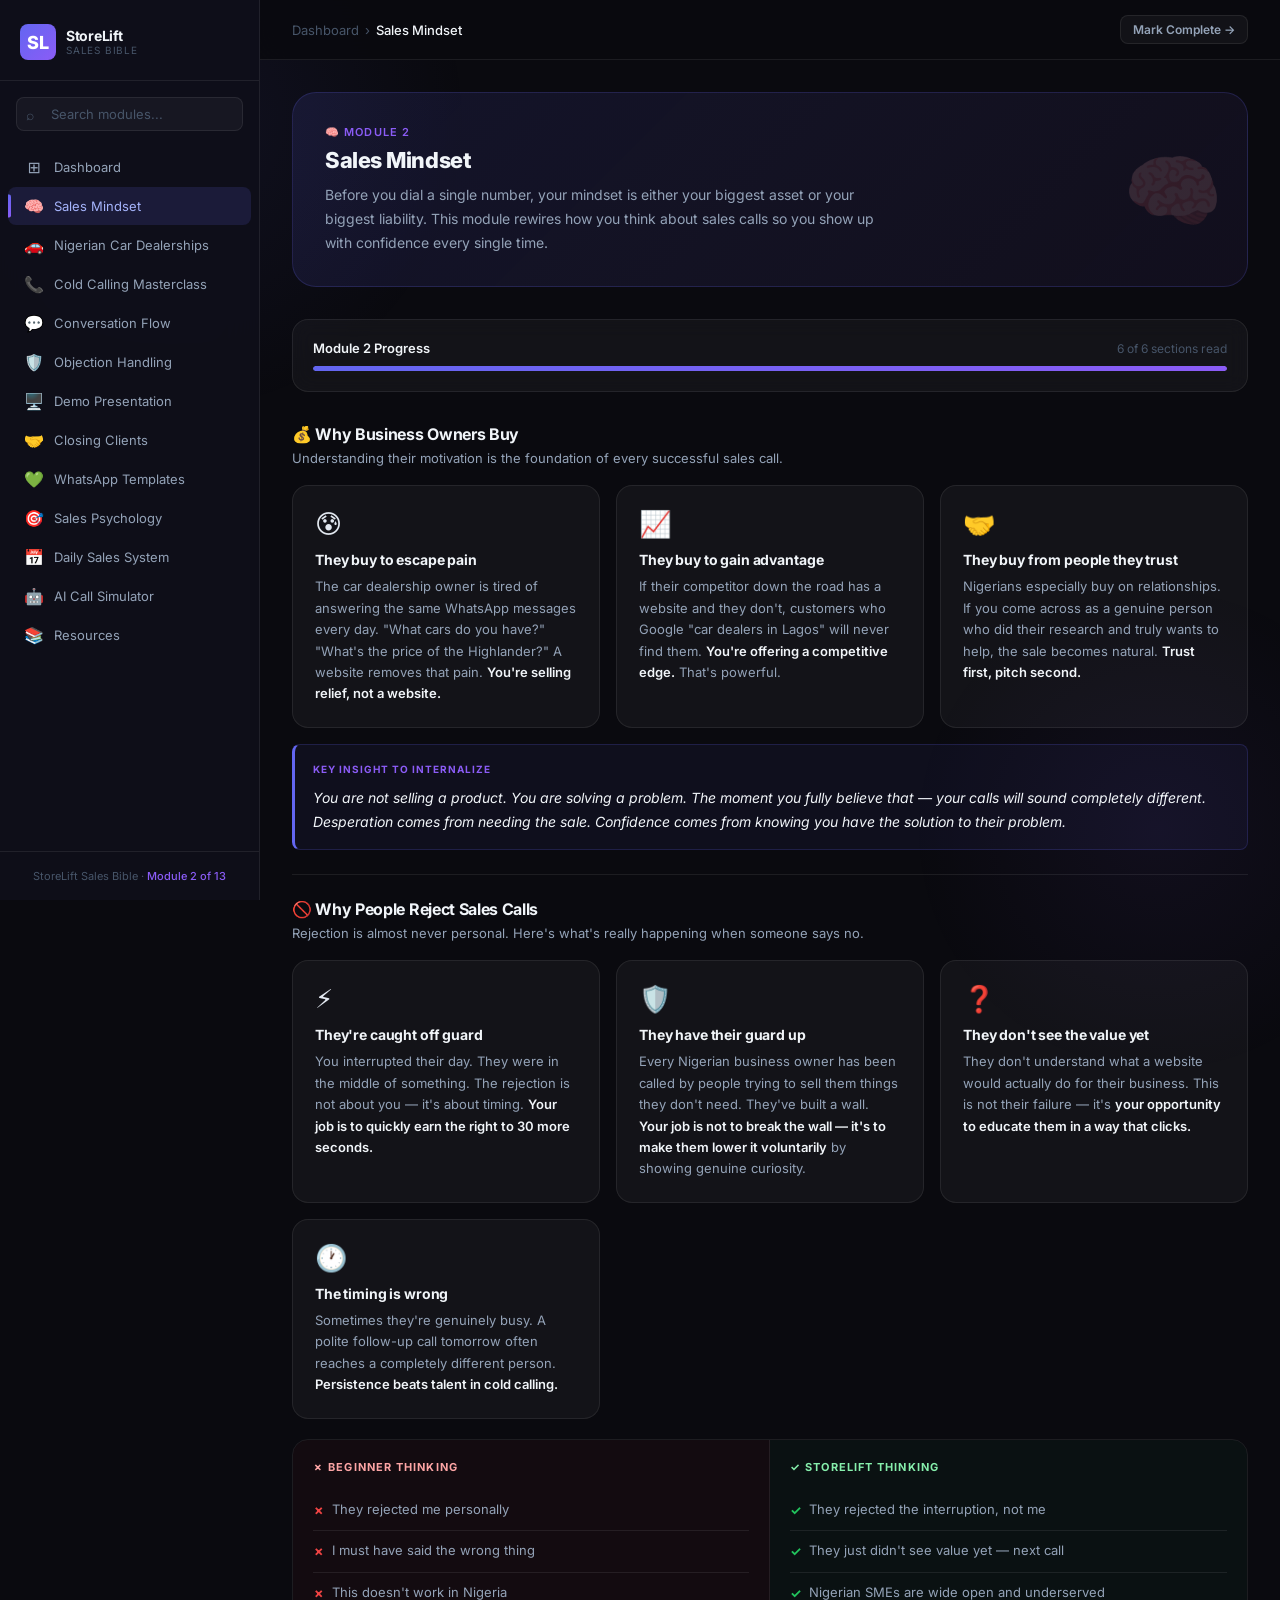
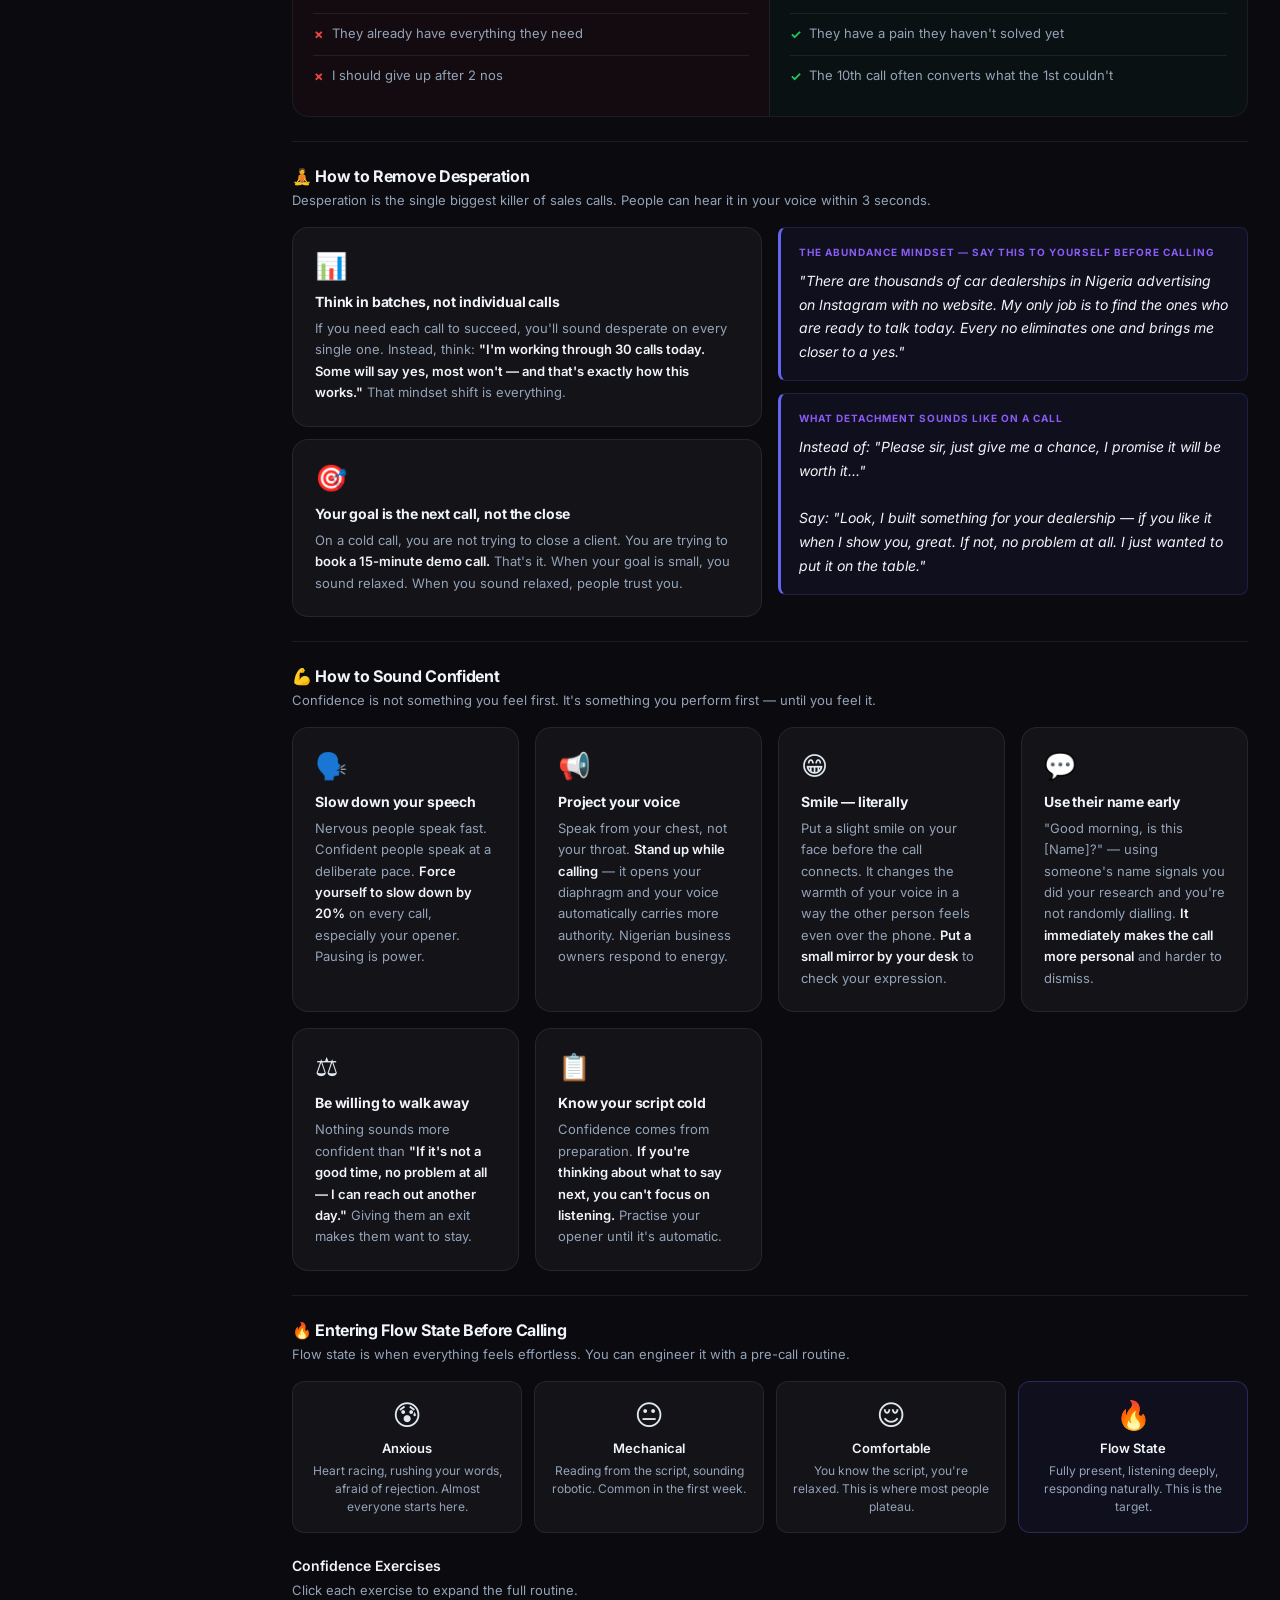
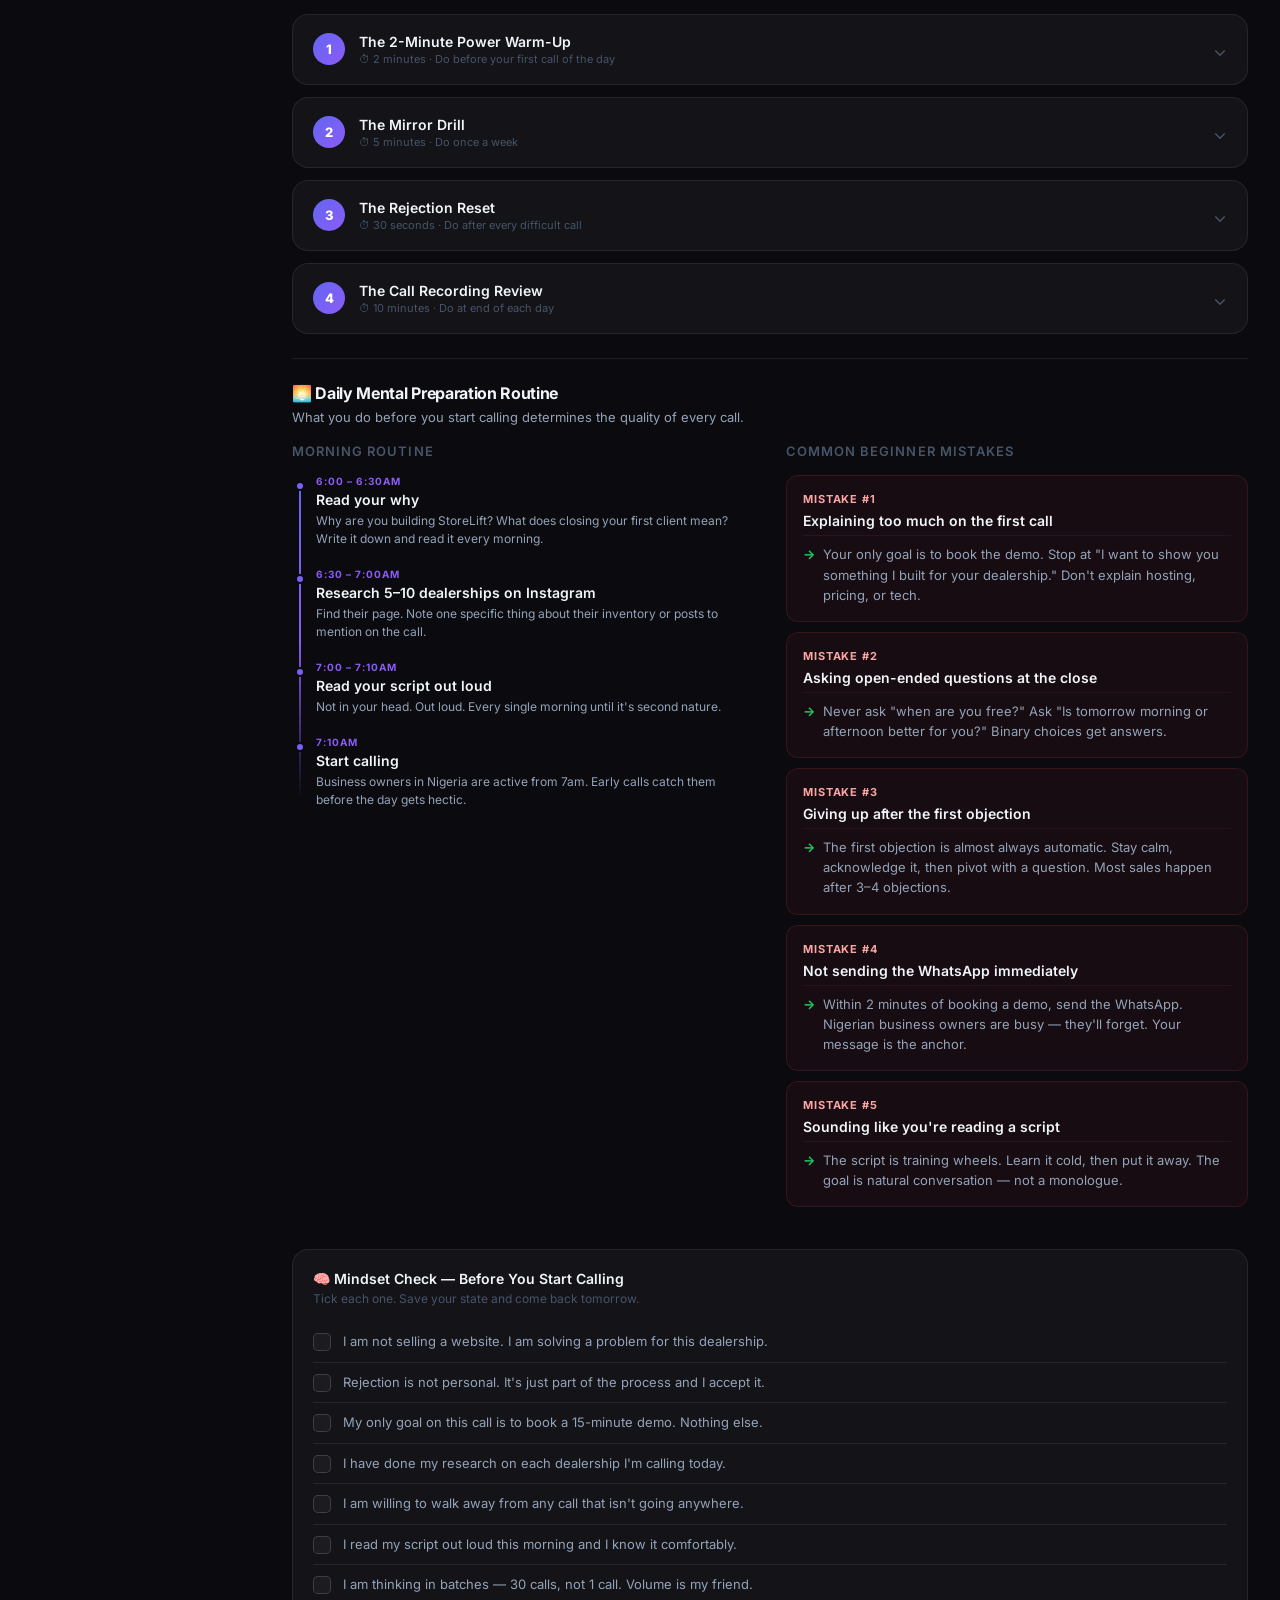
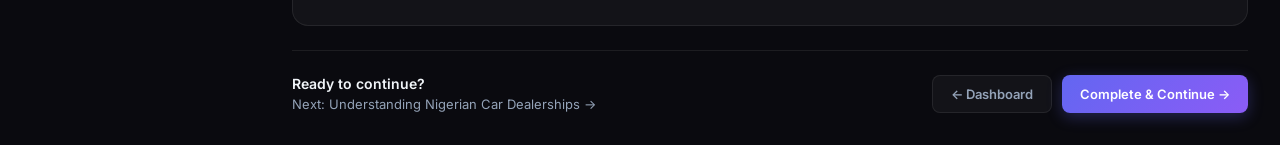
==== commit 95354e2d: "Update transition properties in mindset.html Refine transition effects for insight cards." ====
--- a/mindset.html
+++ b/mindset.html
@@ -45,13 +45,11 @@
       border: 1px solid var(--border);
       border-radius: var(--radius-lg);
       padding: 22px;
-      transition: all var(--transition);
-      height: 100%;
+      transition: background-color var(--transition), border-color var(--transition);
     }
     .insight-card:hover {
       background: var(--bg-card-hover);
       border-color: var(--border-strong);
-      transform: translateY(-2px);
     }
     .insight-icon {
       font-size: 26px;
